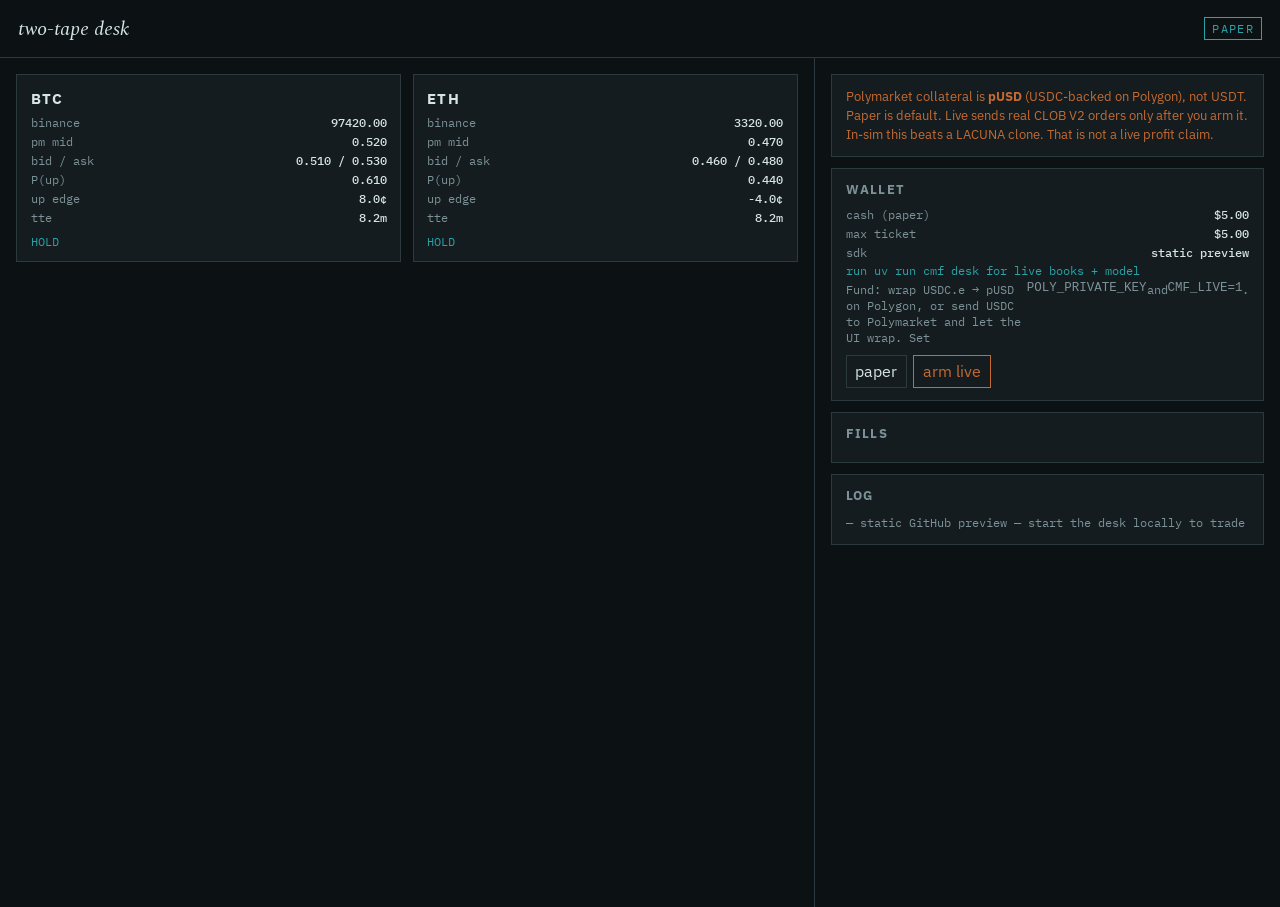
==== docs/desk.html @ 0a402a77 "Wire Polymarket CLOB V2 execution and a paper-first desk. Paper fills by default. Live FAK buys requ" ====
<!DOCTYPE html>
<html lang="en">
<head>
  <meta charset="utf-8" />
  <meta name="viewport" content="width=device-width, initial-scale=1" />
  <title>CMF desk — Polymarket execution</title>
  <link rel="preconnect" href="https://fonts.googleapis.com" />
  <link href="https://fonts.googleapis.com/css2?family=IBM+Plex+Mono:wght@400;500&family=IBM+Plex+Sans:wght@400;500&family=Spectral:ital,wght@1,400;1,500&display=swap" rel="stylesheet" />
  <link rel="stylesheet" href="./desk.css" />
</head>
<body>
  <header class="top">
    <div class="word">two-tape desk</div>
    <div id="badge" class="badge">PAPER</div>
  </header>
  <div class="grid">
    <section class="col">
      <div class="cards" id="cards"></div>
    </section>
    <aside class="col">
      <div class="warn">
        Polymarket collateral is <b>pUSD</b> (USDC-backed on Polygon), not USDT.
        Paper is default. Live sends real CLOB V2 orders only after you arm it.
        In-sim this beats a LACUNA clone. That is not a live profit claim.
      </div>
      <div class="fund">
        <h3>Wallet</h3>
        <div class="row">cash (paper) <b id="cash">—</b></div>
        <div class="row">max ticket <b id="max">—</b></div>
        <div class="row">sdk <b id="sdk">—</b></div>
        <div class="addr" id="addr">no live key</div>
        <p class="row">Fund: wrap USDC.e → pUSD on Polygon, or send USDC to Polymarket and let the UI wrap. Set <code>POLY_PRIVATE_KEY</code> and <code>CMF_LIVE=1</code>.</p>
        <div class="btns">
          <button type="button" id="paper">paper</button>
          <button type="button" class="danger" id="arm">arm live</button>
        </div>
      </div>
      <div class="fills">
        <h3>Fills</h3>
        <div class="log" id="fills"></div>
      </div>
      <div class="fills">
        <h3>Log</h3>
        <div class="log" id="log"></div>
      </div>
    </aside>
  </div>
  <script src="./desk.js"></script>
</body>
</html>
---- docs/desk.css ----
:root {
  --void: #0c1214;
  --panel: #141c1f;
  --line: #2a3a3e;
  --ink: #d7e4e7;
  --mute: #7d9298;
  --teal: #2aa3a8;
  --copper: #c56a32;
  --paper: #e8f1f3;
  --sans: "IBM Plex Sans", ui-sans-serif, system-ui, sans-serif;
  --mono: "IBM Plex Mono", ui-monospace, monospace;
  --serif: "Spectral", Georgia, serif;
}

* { box-sizing: border-box; }
html, body { margin: 0; min-height: 100%; background: var(--void); color: var(--ink); font-family: var(--sans); }
button, input { font: inherit; }

.top {
  display: flex;
  align-items: center;
  justify-content: space-between;
  gap: 1rem;
  padding: 0.85rem 1.1rem;
  border-bottom: 1px solid var(--line);
}
.word {
  font-family: var(--serif);
  font-style: italic;
  font-size: 1.25rem;
}
.badge {
  font-family: var(--mono);
  font-size: 0.72rem;
  letter-spacing: 0.12em;
  border: 1px solid var(--teal);
  color: var(--teal);
  padding: 0.2rem 0.45rem;
}
.badge.live { border-color: var(--copper); color: var(--copper); }

.grid {
  display: grid;
  grid-template-columns: 1.4fr 0.8fr;
  gap: 1px;
  background: var(--line);
  min-height: calc(100dvh - 3.2rem);
}
.col { background: var(--void); padding: 1rem; }
.cards {
  display: grid;
  grid-template-columns: 1fr 1fr;
  gap: 0.7rem;
}
.card {
  background: var(--panel);
  border: 1px solid var(--line);
  padding: 0.8rem 0.85rem;
}
.card h2 {
  margin: 0 0 0.4rem;
  font-size: 0.95rem;
  letter-spacing: 0.08em;
}
.row { display: flex; justify-content: space-between; font-family: var(--mono); font-size: 0.78rem; color: var(--mute); margin: 0.18rem 0; }
.row b { color: var(--ink); font-weight: 500; }
.act { margin-top: 0.55rem; font-family: var(--mono); font-size: 0.75rem; color: var(--teal); }

aside h3 { margin: 0 0 0.5rem; font-size: 0.82rem; letter-spacing: 0.1em; text-transform: uppercase; color: var(--mute); }
.fund, .warn, .fills {
  background: var(--panel);
  border: 1px solid var(--line);
  padding: 0.75rem 0.85rem;
  margin-bottom: 0.7rem;
}
.warn { color: var(--copper); font-size: 0.82rem; line-height: 1.45; }
.addr { font-family: var(--mono); font-size: 0.72rem; word-break: break-all; color: var(--teal); }
.btns { display: flex; gap: 0.4rem; margin-top: 0.6rem; }
.btns button {
  background: transparent;
  border: 1px solid var(--line);
  color: var(--ink);
  padding: 0.35rem 0.55rem;
  cursor: pointer;
}
.btns button.danger { border-color: var(--copper); color: var(--copper); }
.btns button:focus-visible { outline: 2px solid var(--teal); outline-offset: 2px; }
.log { font-family: var(--mono); font-size: 0.72rem; color: var(--mute); max-height: 12rem; overflow: auto; }
.log div { margin: 0.15rem 0; }

@media (max-width: 860px) {
  .grid { grid-template-columns: 1fr; }
  .cards { grid-template-columns: 1fr; }
}
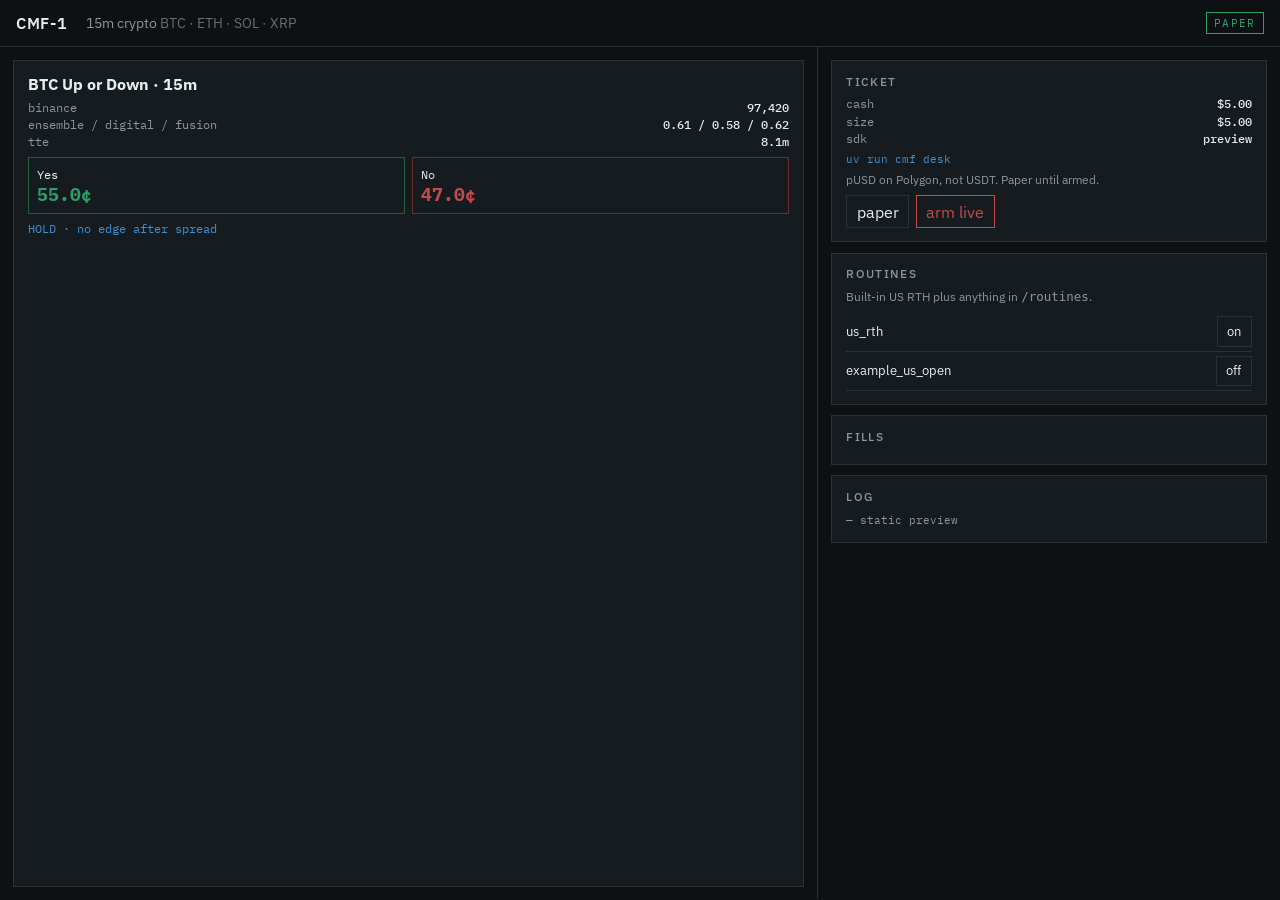
==== commit f499a0ef: "Ship CMF-1 29M as SafeTensors + model.json, 111 MB. Git LFS for weights. Polymarket desk with a /rou" ====
--- a/docs/desk.html
+++ b/docs/desk.html
@@ -3,43 +3,45 @@
 <head>
   <meta charset="utf-8" />
   <meta name="viewport" content="width=device-width, initial-scale=1" />
-  <title>CMF desk — Polymarket execution</title>
+  <title>CMF desk · Polymarket 15m</title>
   <link rel="preconnect" href="https://fonts.googleapis.com" />
-  <link href="https://fonts.googleapis.com/css2?family=IBM+Plex+Mono:wght@400;500&family=IBM+Plex+Sans:wght@400;500&family=Spectral:ital,wght@1,400;1,500&display=swap" rel="stylesheet" />
+  <link href="https://fonts.googleapis.com/css2?family=IBM+Plex+Mono:wght@400;500&family=IBM+Plex+Sans:wght@400;500;600&display=swap" rel="stylesheet" />
   <link rel="stylesheet" href="./desk.css" />
 </head>
 <body>
   <header class="top">
-    <div class="word">two-tape desk</div>
+    <a class="word" href="./">CMF-1</a>
+    <div class="tabs">
+      <span>15m crypto</span>
+      <span class="mute">BTC · ETH · SOL · XRP</span>
+    </div>
     <div id="badge" class="badge">PAPER</div>
   </header>
-  <div class="grid">
-    <section class="col">
-      <div class="cards" id="cards"></div>
-    </section>
-    <aside class="col">
-      <div class="warn">
-        Polymarket collateral is <b>pUSD</b> (USDC-backed on Polygon), not USDT.
-        Paper is default. Live sends real CLOB V2 orders only after you arm it.
-        In-sim this beats a LACUNA clone. That is not a live profit claim.
-      </div>
-      <div class="fund">
-        <h3>Wallet</h3>
-        <div class="row">cash (paper) <b id="cash">—</b></div>
-        <div class="row">max ticket <b id="max">—</b></div>
+  <div class="board">
+    <section class="mkts" id="cards"></section>
+    <aside>
+      <div class="panel">
+        <h3>Ticket</h3>
+        <div class="row">cash <b id="cash">—</b></div>
+        <div class="row">size <b id="max">—</b></div>
         <div class="row">sdk <b id="sdk">—</b></div>
         <div class="addr" id="addr">no live key</div>
-        <p class="row">Fund: wrap USDC.e → pUSD on Polygon, or send USDC to Polymarket and let the UI wrap. Set <code>POLY_PRIVATE_KEY</code> and <code>CMF_LIVE=1</code>.</p>
+        <p class="hint">pUSD on Polygon, not USDT. Paper until armed.</p>
         <div class="btns">
           <button type="button" id="paper">paper</button>
           <button type="button" class="danger" id="arm">arm live</button>
         </div>
       </div>
-      <div class="fills">
+      <div class="panel">
+        <h3>Routines</h3>
+        <p class="hint">Built-in US RTH plus anything in <code>/routines</code>.</p>
+        <div id="routines"></div>
+      </div>
+      <div class="panel">
         <h3>Fills</h3>
         <div class="log" id="fills"></div>
       </div>
-      <div class="fills">
+      <div class="panel">
         <h3>Log</h3>
         <div class="log" id="log"></div>
       </div>
--- a/docs/desk.css
+++ b/docs/desk.css
@@ -1,94 +1,69 @@
 :root {
-  --void: #0c1214;
-  --panel: #141c1f;
-  --line: #2a3a3e;
-  --ink: #d7e4e7;
-  --mute: #7d9298;
-  --teal: #2aa3a8;
-  --copper: #c56a32;
-  --paper: #e8f1f3;
+  --bg: #0e1114;
+  --panel: #161b20;
+  --line: #2a3238;
+  --ink: #e8edf0;
+  --mute: #8b969c;
+  --yes: #2f9e6b;
+  --no: #c44b4b;
+  --accent: #3d8fd1;
   --sans: "IBM Plex Sans", ui-sans-serif, system-ui, sans-serif;
   --mono: "IBM Plex Mono", ui-monospace, monospace;
-  --serif: "Spectral", Georgia, serif;
 }
-
 * { box-sizing: border-box; }
-html, body { margin: 0; min-height: 100%; background: var(--void); color: var(--ink); font-family: var(--sans); }
-button, input { font: inherit; }
-
+body { margin: 0; background: var(--bg); color: var(--ink); font-family: var(--sans); }
+a { color: inherit; text-decoration: none; }
 .top {
-  display: flex;
-  align-items: center;
-  justify-content: space-between;
-  gap: 1rem;
-  padding: 0.85rem 1.1rem;
-  border-bottom: 1px solid var(--line);
+  display: flex; align-items: center; gap: 1.2rem;
+  padding: 0.75rem 1rem; border-bottom: 1px solid var(--line);
 }
-.word {
-  font-family: var(--serif);
-  font-style: italic;
-  font-size: 1.25rem;
+.word { font-weight: 600; letter-spacing: 0.04em; }
+.tabs { font-size: 0.85rem; color: var(--mute); flex: 1; }
+.mute { opacity: 0.7; }
+.badge {
+  font-family: var(--mono); font-size: 0.7rem; letter-spacing: 0.12em;
+  border: 1px solid var(--yes); color: var(--yes); padding: 0.2rem 0.45rem;
 }
-.badge {
-  font-family: var(--mono);
-  font-size: 0.72rem;
-  letter-spacing: 0.12em;
-  border: 1px solid var(--teal);
-  color: var(--teal);
-  padding: 0.2rem 0.45rem;
+.badge.live { border-color: var(--no); color: var(--no); }
+.board {
+  display: grid; grid-template-columns: 1.5fr 0.85fr; min-height: calc(100dvh - 3rem);
 }
-.badge.live { border-color: var(--copper); color: var(--copper); }
-
-.grid {
-  display: grid;
-  grid-template-columns: 1.4fr 0.8fr;
-  gap: 1px;
-  background: var(--line);
-  min-height: calc(100dvh - 3.2rem);
+.mkts { padding: 0.8rem; display: grid; gap: 0.65rem; }
+aside { border-left: 1px solid var(--line); padding: 0.8rem; }
+.card, .panel {
+  background: var(--panel); border: 1px solid var(--line); padding: 0.8rem 0.9rem;
 }
-.col { background: var(--void); padding: 1rem; }
-.cards {
-  display: grid;
-  grid-template-columns: 1fr 1fr;
-  gap: 0.7rem;
+.panel { margin-bottom: 0.65rem; }
+.panel h3 {
+  margin: 0 0 0.45rem; font-size: 0.72rem; letter-spacing: 0.12em;
+  text-transform: uppercase; color: var(--mute); font-weight: 500;
 }
-.card {
-  background: var(--panel);
-  border: 1px solid var(--line);
-  padding: 0.8rem 0.85rem;
+.card h2 { margin: 0 0 0.35rem; font-size: 1rem; }
+.pair { display: grid; grid-template-columns: 1fr 1fr; gap: 0.4rem; margin-top: 0.5rem; }
+.yn {
+  border: 1px solid var(--line); padding: 0.45rem 0.5rem; font-family: var(--mono); font-size: 0.78rem;
 }
-.card h2 {
-  margin: 0 0 0.4rem;
-  font-size: 0.95rem;
-  letter-spacing: 0.08em;
+.yn.yes { border-color: #245c42; }
+.yn.no { border-color: #6a2e2e; }
+.yn b { display: block; font-size: 1.15rem; }
+.yn.yes b { color: var(--yes); }
+.yn.no b { color: var(--no); }
+.row { display: flex; justify-content: space-between; font-family: var(--mono); font-size: 0.75rem; color: var(--mute); margin: 0.15rem 0; }
+.row b { color: var(--ink); font-weight: 500; }
+.act { margin-top: 0.45rem; font-family: var(--mono); font-size: 0.75rem; color: var(--accent); }
+.addr { font-family: var(--mono); font-size: 0.7rem; word-break: break-all; color: var(--accent); margin: 0.35rem 0; }
+.hint { font-size: 0.78rem; color: var(--mute); margin: 0.3rem 0 0.5rem; }
+.btns { display: flex; gap: 0.4rem; }
+button {
+  font: inherit; background: transparent; color: var(--ink);
+  border: 1px solid var(--line); padding: 0.35rem 0.6rem; cursor: pointer;
 }
-.row { display: flex; justify-content: space-between; font-family: var(--mono); font-size: 0.78rem; color: var(--mute); margin: 0.18rem 0; }
-.row b { color: var(--ink); font-weight: 500; }
-.act { margin-top: 0.55rem; font-family: var(--mono); font-size: 0.75rem; color: var(--teal); }
-
-aside h3 { margin: 0 0 0.5rem; font-size: 0.82rem; letter-spacing: 0.1em; text-transform: uppercase; color: var(--mute); }
-.fund, .warn, .fills {
-  background: var(--panel);
-  border: 1px solid var(--line);
-  padding: 0.75rem 0.85rem;
-  margin-bottom: 0.7rem;
+button.danger { border-color: var(--no); color: var(--no); }
+button:focus-visible { outline: 2px solid var(--accent); outline-offset: 2px; }
+.rt {
+  display: flex; justify-content: space-between; align-items: center;
+  font-size: 0.82rem; padding: 0.25rem 0; border-bottom: 1px solid var(--line);
 }
-.warn { color: var(--copper); font-size: 0.82rem; line-height: 1.45; }
-.addr { font-family: var(--mono); font-size: 0.72rem; word-break: break-all; color: var(--teal); }
-.btns { display: flex; gap: 0.4rem; margin-top: 0.6rem; }
-.btns button {
-  background: transparent;
-  border: 1px solid var(--line);
-  color: var(--ink);
-  padding: 0.35rem 0.55rem;
-  cursor: pointer;
-}
-.btns button.danger { border-color: var(--copper); color: var(--copper); }
-.btns button:focus-visible { outline: 2px solid var(--teal); outline-offset: 2px; }
-.log { font-family: var(--mono); font-size: 0.72rem; color: var(--mute); max-height: 12rem; overflow: auto; }
-.log div { margin: 0.15rem 0; }
-
-@media (max-width: 860px) {
-  .grid { grid-template-columns: 1fr; }
-  .cards { grid-template-columns: 1fr; }
-}
+.log { font-family: var(--mono); font-size: 0.7rem; color: var(--mute); max-height: 9rem; overflow: auto; }
+.log div { margin: 0.12rem 0; }
+@media (max-width: 860px) { .board { grid-template-columns: 1fr; } }
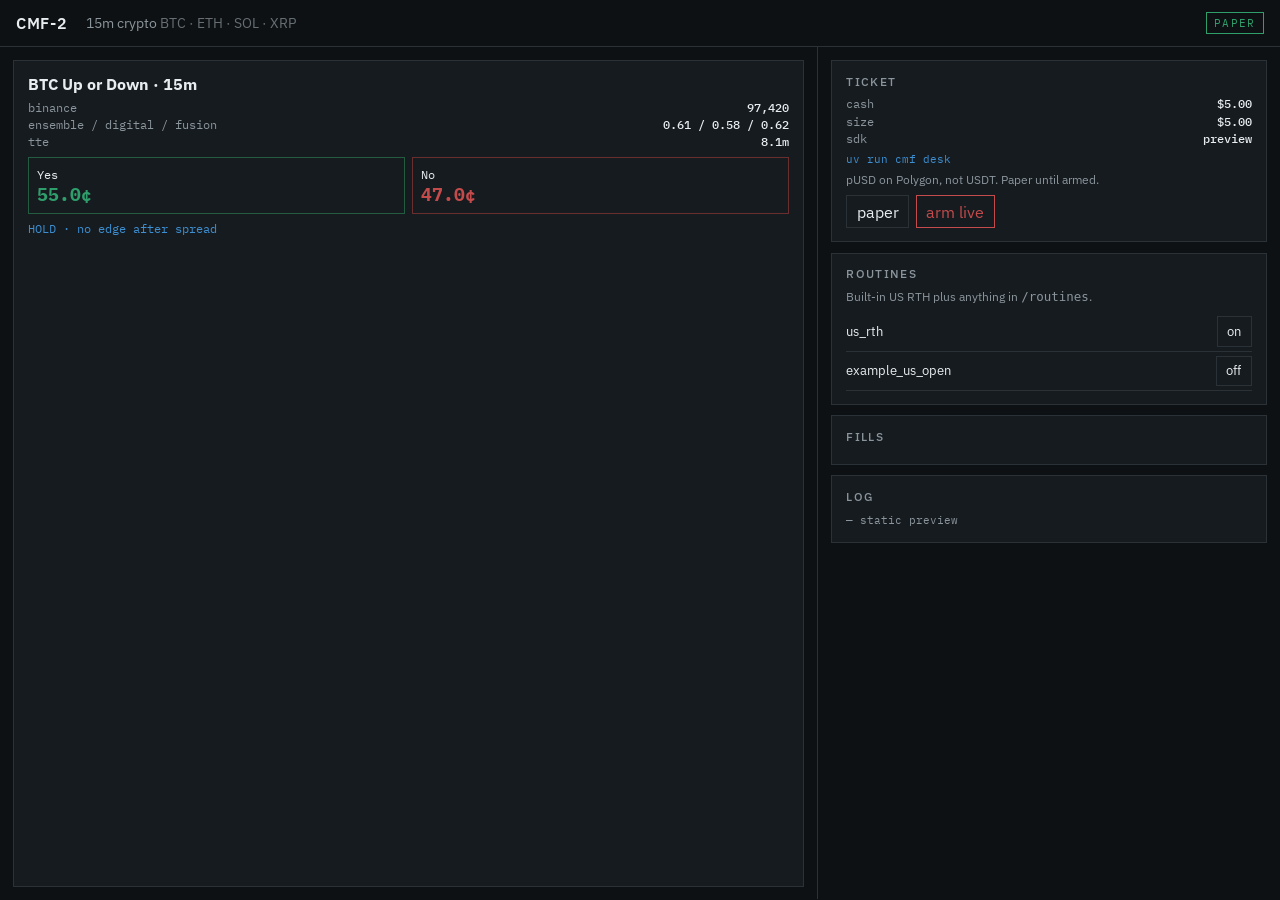
==== commit 4ee7a920: "Ship CMF-2 50M: QK-norm fusion, book-utility train, +1.01 in-sim. Replace the 29M bidirectional net " ====
--- a/docs/desk.html
+++ b/docs/desk.html
@@ -10,7 +10,7 @@
 </head>
 <body>
   <header class="top">
-    <a class="word" href="./">CMF-1</a>
+    <a class="word" href="./">CMF-2</a>
     <div class="tabs">
       <span>15m crypto</span>
       <span class="mute">BTC · ETH · SOL · XRP</span>
